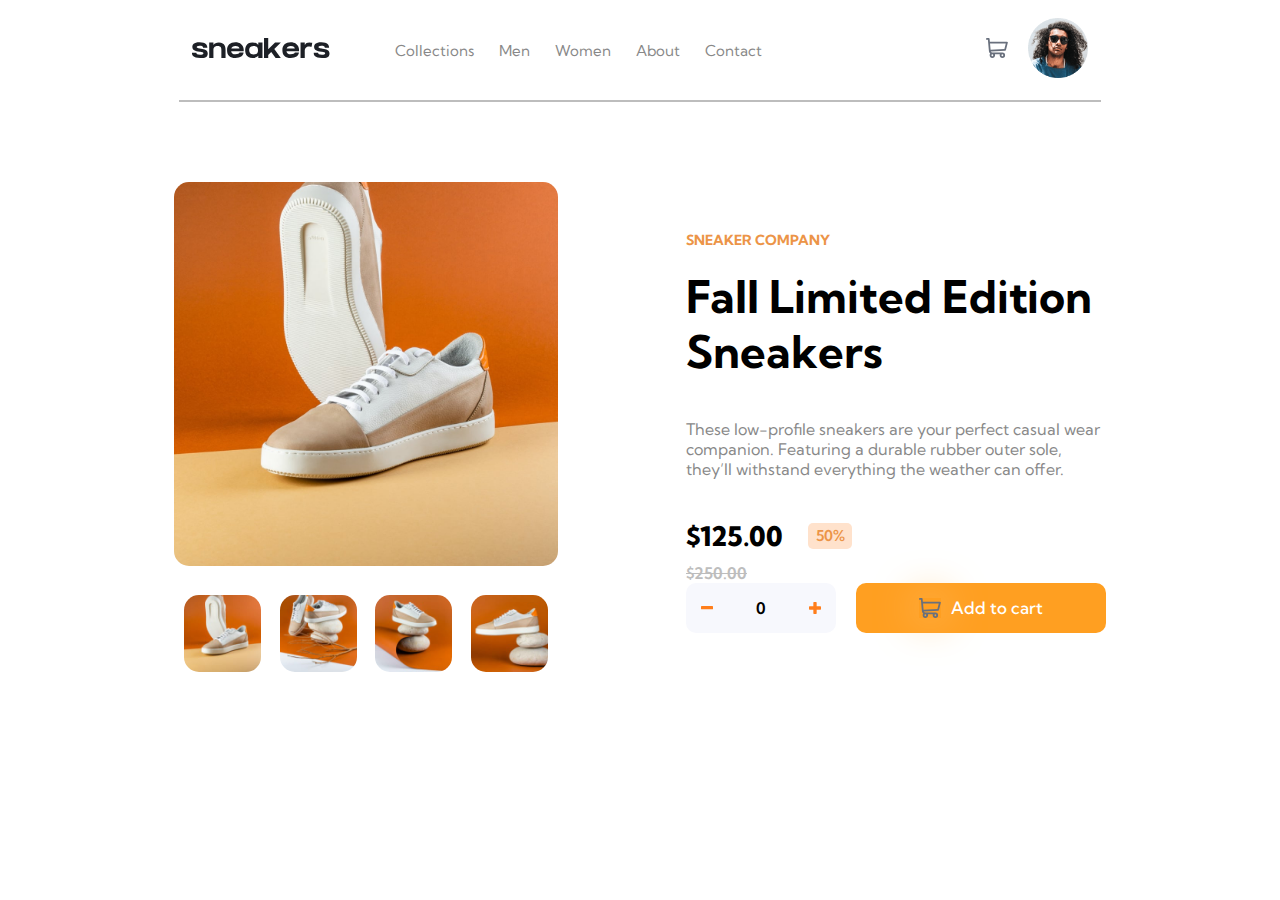
==== index.html @ 832e3a55 "upload" ====
<!DOCTYPE html>
<html lang="en">
<head>
    <meta charset="UTF-8">
    <meta http-equiv="X-UA-Compatible" content="IE=edge">
    <meta name="viewport" content="width=device-width, initial-scale=1.0">
    <link rel="stylesheet" href="style/style.css">
    <title>Frontend Mentor | E-commerce product page</title>
</head>
<body>
    <header>
        <nav>
            <li class="logo"><img src="images/logo.svg" alt=""></li>

            <ul class="navbar">
                
                <li>Collections</li>
                <li>Men</li>
                <li>Women</li>
                <li>About</li>
                <li>Contact</li>

            </ul>

            <ul class="rightNav">
                <input type="checkbox" id="show">
                <label for="show" class="show-btn"><img src="images/icon-cart.svg" alt=""></label>
         
                
                <i class="profile"><img src="images/image-avatar.png" alt="" ></i>


                <!-- cart start -->

                <div class="show-cart">
                    <div class="heading">
                        <t>Cart</t>
                    </div>

                    <div class="content">
                        <!-- <img src="images/image-product-1-thumbnail.jpg" alt="" class="item-pic">
                        <div class="inside">
                            <t class="title">Fall Limited Edition Sneakers</t>
                            <div class="price">
                                <p class="price1">$125 x</p>
                                <p class="itemNum">1</p>
                                <p class="tot">$125</p>
                            </div>

                        </div>
                        <img src="images/icon-delete.svg" alt="" class="delete" > -->
                    </div>
                    
                    <div class="checkout">
                        <button class="btn">Checkout</button>
                    </div>
                </div>


            <!-- cart end  -->
            </ul>
                
            
        </nav>
    
    </header>

    <div class="main">
        <div class="centerMain">
            <a href="" class="photos">

                <img src="/images/image-product-1.jpg" alt="" class="mainP">
                
                <div class="smallPhotos">
                    <img src="/images/image-product-1-thumbnail.jpg" alt="">
                    <img src="/images/image-product-2-thumbnail.jpg" alt="">
                    <img src="/images/image-product-3-thumbnail.jpg" alt="">
                    <img src="/images/image-product-4-thumbnail.jpg" alt="">

                </div>

            </a>

            <div class="dec">

                <p class="companyName">SNEAKER COMPANY</p>
                <p class="pName">Fall Limited Edition Sneakers</p>
                <p class="description">These low-profile sneakers are your perfect casual wear companion. Featuring a 
                    durable rubber outer sole, they’ll withstand everything the weather can offer.</p>

                <div class="priceDetail">

                    <div class="price">

                        <p class="mainp">$125.00</p>
                        <p class="discountP">$250.00</p>

                    </div>

                    <p class="dis">50%</p>

                </div>
                <div class="cart">
                    <div class="num">
                        <img src="images/icon-minus.svg" alt="" onclick="minus()">
                        <p id="number"> 0 </p>
                        <img src="images/icon-plus.svg" alt=""onclick="add()">
                    </div>
                    <div class="cartButton" onclick="addItem()">
                        <img src="images/icon-cart.svg" alt="cart" class="cart">
                        <p>Add to cart</p>
                    </div>
                </div>
            </div>
        </div>
    </div>

    <script src="script.js"></script>
</body>
</html>
---- style/style.css ----
@import url("https://fonts.googleapis.com/css2?family=Kumbh+Sans:wght@400;500;700;800;900&display=swap");
* {
  font-family: 'Kumbh Sans', sans-serif;
  margin: 0px 0px;
  padding: 0px 0px;
}

input[type="checkbox"] {
  display: none;
}

header {
  display: -webkit-box;
  display: -ms-flexbox;
  display: flex;
  -webkit-box-align: center;
      -ms-flex-align: center;
          align-items: center;
  -webkit-box-pack: center;
      -ms-flex-pack: center;
          justify-content: center;
}

header nav {
  display: -webkit-box;
  display: -ms-flexbox;
  display: flex;
  -webkit-box-align: center;
      -ms-flex-align: center;
          align-items: center;
  -webkit-box-pack: justify;
      -ms-flex-pack: justify;
          justify-content: space-between;
  padding: 0px 1vw;
  height: 100px;
  border-bottom: solid #bdbdbd 2px;
  width: 70vw;
}

header nav .logo {
  list-style-type: none;
}

header nav .navbar {
  color: #888888;
  list-style-type: none;
  display: -webkit-box;
  display: -ms-flexbox;
  display: flex;
  -webkit-box-align: center;
      -ms-flex-align: center;
          align-items: center;
  -webkit-box-pack: justify;
      -ms-flex-pack: justify;
          justify-content: space-between;
  margin-right: auto;
  margin-left: 40px;
}

header nav .navbar li {
  margin-left: 25px;
  font-size: 15px;
}

header nav .rightNav {
  display: -webkit-box;
  display: -ms-flexbox;
  display: flex;
  -webkit-box-align: center;
      -ms-flex-align: center;
          align-items: center;
  -webkit-box-pack: justify;
      -ms-flex-pack: justify;
          justify-content: space-between;
  width: 8vw;
}

header nav .rightNav .profile img {
  width: 60px;
}

header nav .rightNav .profile img:hover {
  border: 2px solid #ff9900;
  border-radius: 40px;
}

header nav .rightNav .cartIcon {
  cursor: pointer;
}

header nav .rightNav #show:checked ~ .show-cart {
  display: -webkit-box;
  display: -ms-flexbox;
  display: flex;
  -webkit-transition: .3s ease-in-out;
  transition: .3s ease-in-out;
}

header nav .rightNav .show-cart {
  display: none;
  -webkit-box-orient: vertical;
  -webkit-box-direction: normal;
      -ms-flex-direction: column;
          flex-direction: column;
  -webkit-box-align: center;
      -ms-flex-align: center;
          align-items: center;
  -webkit-transition: .3s ease-in-out;
  transition: .3s ease-in-out;
  position: absolute;
  right: 13%;
  top: 0;
  margin-top: 90px;
  background: white;
  padding: 20px 0px;
  -webkit-box-shadow: 0px 10px 20px 1px rgba(0, 0, 0, 0.26);
          box-shadow: 0px 10px 20px 1px rgba(0, 0, 0, 0.26);
  border-radius: 10px;
  width: 350px;
}

header nav .rightNav .show-cart .heading {
  padding-left: 10px;
  padding-bottom: 15px;
  border-bottom: solid 2px #e2e2e2;
  margin-bottom: 10px;
  margin-left: 10px;
  width: 300px;
  font-size: 17px;
  font-weight: 700;
}

header nav .rightNav .show-cart .content {
  display: -webkit-box;
  display: -ms-flexbox;
  display: flex;
  -webkit-box-orient: horizontal;
  -webkit-box-direction: normal;
      -ms-flex-direction: row;
          flex-direction: row;
  /* background: red; */
  width: 300px;
  -webkit-box-align: center;
      -ms-flex-align: center;
          align-items: center;
  -webkit-box-pack: center;
      -ms-flex-pack: center;
          justify-content: center;
}

header nav .rightNav .show-cart .inside {
  margin: 10px 0px;
}

header nav .rightNav .show-cart .delete {
  height: 20px;
}

header nav .rightNav .show-cart .item-pic {
  width: 50px;
  border-radius: 5px;
}

header nav .rightNav .show-cart .title {
  margin-left: 10px;
  margin-bottom: 30px;
  font-size: 15px;
  color: #888888;
}

header nav .rightNav .show-cart .price {
  display: -webkit-box;
  display: -ms-flexbox;
  display: flex;
  -webkit-box-orient: horizontal;
  -webkit-box-direction: normal;
      -ms-flex-direction: row;
          flex-direction: row;
  margin-left: 10px;
  margin-top: 8px;
  -webkit-box-align: center;
      -ms-flex-align: center;
          align-items: center;
}

header nav .rightNav .show-cart .price .price1 {
  color: #888888;
}

header nav .rightNav .show-cart .price .itemNum {
  color: #888888;
}

header nav .rightNav .show-cart .tot {
  margin-left: 10px;
}

header nav .rightNav .show-cart .delete {
  margin-left: 10px;
  width: 15px;
  height: 20px;
}

header nav .rightNav .show-cart .btn {
  margin-top: 10px;
  width: 300px;
  height: 50px;
  border-radius: 10px;
  background: #ff9100;
  border: 0px;
  font-size: 16px;
  font-weight: 700;
  color: white;
}

.main {
  display: -webkit-box;
  display: -ms-flexbox;
  display: flex;
  -webkit-box-orient: horizontal;
  -webkit-box-direction: normal;
      -ms-flex-direction: row;
          flex-direction: row;
  -webkit-box-pack: center;
      -ms-flex-pack: center;
          justify-content: center;
  -webkit-box-align: center;
      -ms-flex-align: center;
          align-items: center;
}

.main .centerMain {
  display: -webkit-box;
  display: -ms-flexbox;
  display: flex;
  -webkit-box-orient: horizontal;
  -webkit-box-direction: normal;
      -ms-flex-direction: row;
          flex-direction: row;
  -webkit-box-pack: center;
      -ms-flex-pack: center;
          justify-content: center;
  -webkit-box-align: center;
      -ms-flex-align: center;
          align-items: center;
  margin-top: 80px;
  width: 72vw;
}

.main .mainP {
  width: 30vw;
  border-radius: 15px;
  margin-bottom: 15px;
}

.main .smallPhotos {
  display: -webkit-box;
  display: -ms-flexbox;
  display: flex;
  -webkit-box-orient: horizontal;
  -webkit-box-direction: normal;
      -ms-flex-direction: row;
          flex-direction: row;
  -webkit-box-pack: justify;
      -ms-flex-pack: justify;
          justify-content: space-between;
  padding: 10px 10px;
}

.main .smallPhotos img {
  width: 6vw;
  cursor: pointer;
  border-radius: 15px;
}

.main .dec {
  display: -webkit-box;
  display: -ms-flexbox;
  display: flex;
  -webkit-box-orient: vertical;
  -webkit-box-direction: normal;
      -ms-flex-direction: column;
          flex-direction: column;
  -webkit-box-pack: center;
      -ms-flex-pack: center;
          justify-content: center;
  -webkit-box-align: start;
      -ms-flex-align: start;
          align-items: flex-start;
  margin-left: 10vw;
}

.main .dec .companyName {
  font-size: 14px;
  font-weight: 700;
  color: #ec9447;
}

.main .dec .pName {
  margin-top: 20px;
  font-size: 45px;
  font-weight: 700;
}

.main .dec .description {
  color: #888888;
  margin-top: 40px;
}

.main .dec .priceDetail {
  display: -webkit-box;
  display: -ms-flexbox;
  display: flex;
  -webkit-box-pack: center;
      -ms-flex-pack: center;
          justify-content: center;
  margin-top: 40px;
}

.main .dec .priceDetail .price .mainp {
  font-weight: 800;
  font-size: 27px;
}

.main .dec .priceDetail .price .discountP {
  margin-top: 10px;
  color: #bdbdbd;
  text-decoration: line-through;
  font-weight: 600;
}

.main .dec .priceDetail .dis {
  font-size: 15px;
  margin-left: 25px;
  color: #ec9447;
  margin-top: 4px;
  background: #ffe2cc;
  padding: 3px 2px;
  width: 40px;
  height: 20px;
  font-weight: 600;
  text-align: center;
  border-radius: 5px;
}

.main .dec .cart {
  display: -webkit-box;
  display: -ms-flexbox;
  display: flex;
  -webkit-box-orient: horizontal;
  -webkit-box-direction: normal;
      -ms-flex-direction: row;
          flex-direction: row;
  -webkit-box-pack: center;
      -ms-flex-pack: center;
          justify-content: center;
  -webkit-box-align: center;
      -ms-flex-align: center;
          align-items: center;
}

.main .dec .cart .num {
  display: -webkit-box;
  display: -ms-flexbox;
  display: flex;
  -webkit-box-orient: horizontal;
  -webkit-box-direction: normal;
      -ms-flex-direction: row;
          flex-direction: row;
  -webkit-box-pack: justify;
      -ms-flex-pack: justify;
          justify-content: space-between;
  -webkit-box-align: center;
      -ms-flex-align: center;
          align-items: center;
  background: #F7F8FD;
  width: 120px;
  height: 50px;
  border-radius: 10px;
  padding: 0px 15px;
}

.main .dec .cart .num img {
  cursor: pointer;
}

.main .dec .cart .num p {
  font-weight: 600;
}

.main .dec .cart .cartButton {
  display: -webkit-box;
  display: -ms-flexbox;
  display: flex;
  -webkit-box-orient: horizontal;
  -webkit-box-direction: normal;
      -ms-flex-direction: row;
          flex-direction: row;
  -webkit-box-pack: center;
      -ms-flex-pack: center;
          justify-content: center;
  -webkit-box-align: center;
      -ms-flex-align: center;
          align-items: center;
  width: 250px;
  height: 50px;
  border-radius: 10px;
  margin-left: 20px;
  background: #ff9f21;
  color: white;
  font-weight: 500;
  font-size: 17px;
  cursor: pointer;
  -webkit-transition: all 0.2s ease-in-out;
  transition: all 0.2s ease-in-out;
}

.main .dec .cart .cartButton p {
  margin-left: 10px;
}

.main .dec .cart .cartButton img {
  -webkit-box-shadow: 0px 0px 40px 2px #ffbe68;
          box-shadow: 0px 0px 40px 2px #ffbe68;
}

.main .dec .cart .cartButton:hover {
  -webkit-box-shadow: 5px 15px 40px 2px #ffbe68;
          box-shadow: 5px 15px 40px 2px #ffbe68;
}
/*# sourceMappingURL=style.css.map */
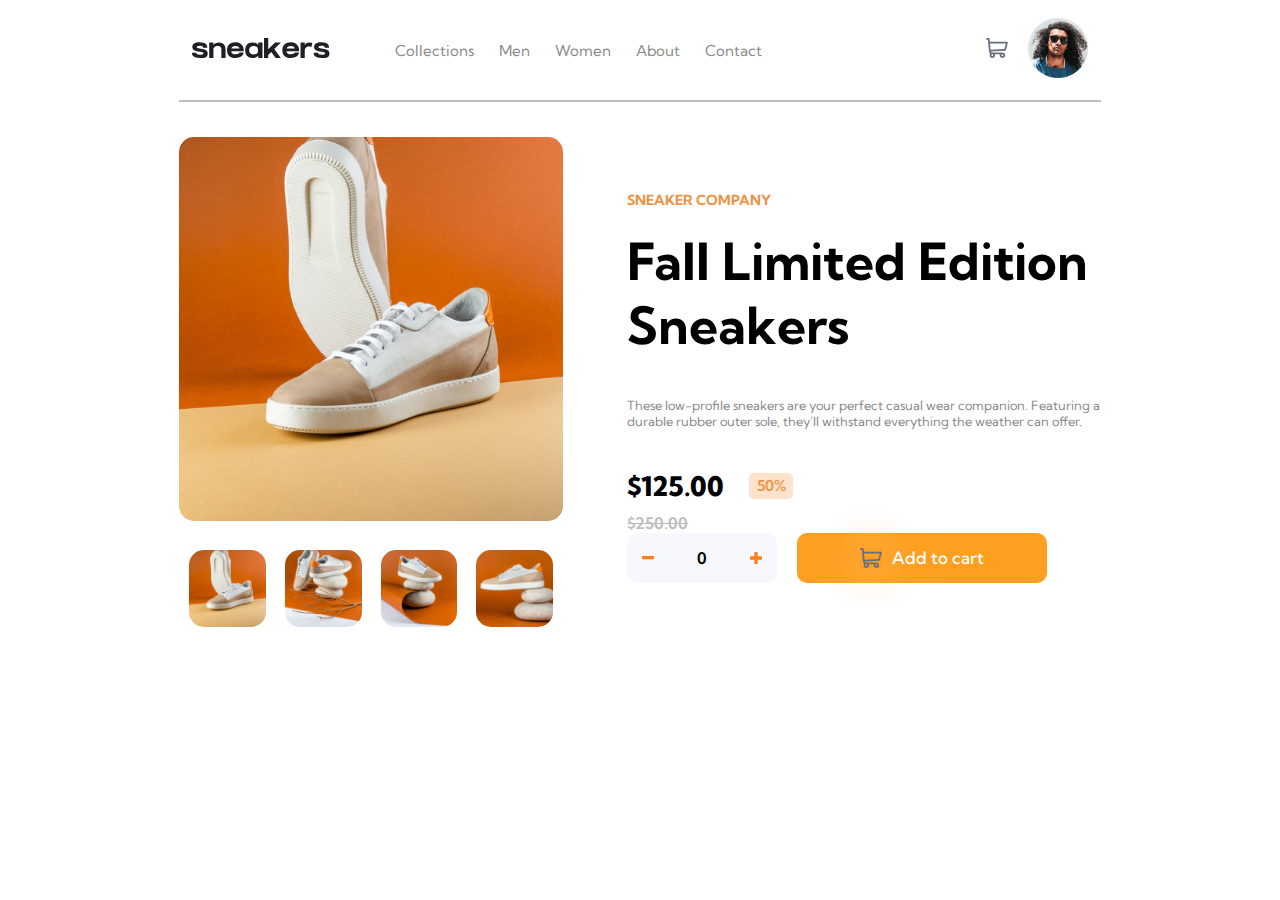
==== commit 77d8589d: "minor changes" ====
--- a/index.html
+++ b/index.html
@@ -8,9 +8,10 @@
     <title>Frontend Mentor | E-commerce product page</title>
 </head>
 <body>
+<div class="supermain">
     <header>
         <nav>
-            <li class="logo"><img src="images/logo.svg" alt=""></li>
+            <a class="logo"><img src="images/logo.svg" alt=""></a>
 
             <ul class="navbar">
                 
@@ -67,9 +68,9 @@
 
     <div class="main">
         <div class="centerMain">
-            <a href="" class="photos">
+            <a class="photos">
 
-                <img src="/images/image-product-1.jpg" alt="" class="mainP">
+                <img src="/images/image-product-1.jpg" alt="" class="mainP" >
                 
                 <div class="smallPhotos">
                     <img src="/images/image-product-1-thumbnail.jpg" alt="">
@@ -114,7 +115,7 @@
             </div>
         </div>
     </div>
-
+</div>
     <script src="script.js"></script>
 </body>
 </html>--- a/style/style.css
+++ b/style/style.css
@@ -213,6 +213,25 @@
   color: white;
 }
 
+.supermain {
+  display: -webkit-box;
+  display: -ms-flexbox;
+  display: flex;
+  -webkit-box-orient: vertical;
+  -webkit-box-direction: normal;
+      -ms-flex-direction: column;
+          flex-direction: column;
+  width: 70vw;
+  -webkit-box-pack: center;
+      -ms-flex-pack: center;
+          justify-content: center;
+  -webkit-box-align: center;
+      -ms-flex-align: center;
+          align-items: center;
+  margin-left: auto;
+  margin-right: auto;
+}
+
 .main {
   display: -webkit-box;
   display: -ms-flexbox;
@@ -227,6 +246,7 @@
   -webkit-box-align: center;
       -ms-flex-align: center;
           align-items: center;
+  overflow: hidden;
 }
 
 .main .centerMain {
@@ -243,7 +263,7 @@
   -webkit-box-align: center;
       -ms-flex-align: center;
           align-items: center;
-  margin-top: 80px;
+  margin-top: 35px;
   width: 72vw;
 }
 
@@ -281,13 +301,13 @@
   -webkit-box-direction: normal;
       -ms-flex-direction: column;
           flex-direction: column;
-  -webkit-box-pack: center;
-      -ms-flex-pack: center;
-          justify-content: center;
+  -webkit-box-pack: justify;
+      -ms-flex-pack: justify;
+          justify-content: space-between;
   -webkit-box-align: start;
       -ms-flex-align: start;
           align-items: flex-start;
-  margin-left: 10vw;
+  margin-left: 5vw;
 }
 
 .main .dec .companyName {
@@ -298,12 +318,13 @@
 
 .main .dec .pName {
   margin-top: 20px;
-  font-size: 45px;
+  font-size: 4vw;
   font-weight: 700;
 }
 
 .main .dec .description {
   color: #888888;
+  font-size: 1vw;
   margin-top: 40px;
 }
 
